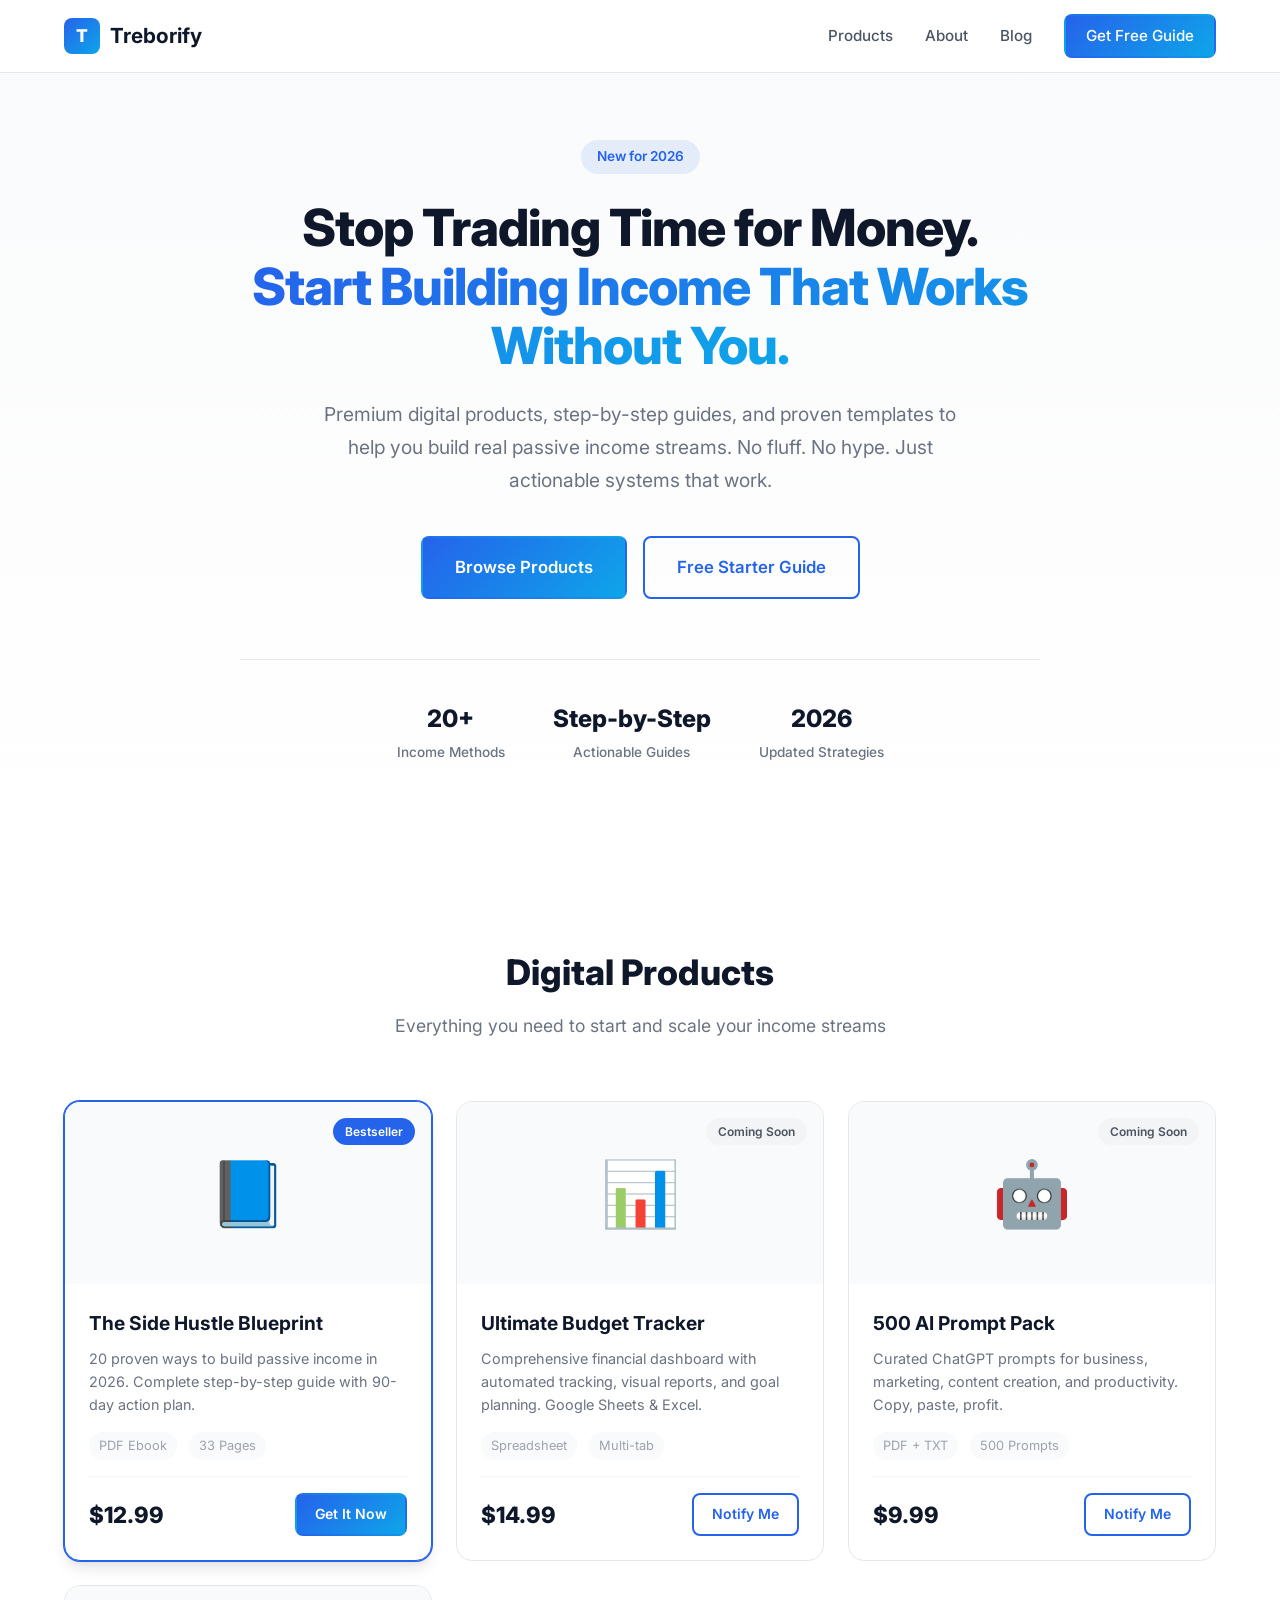
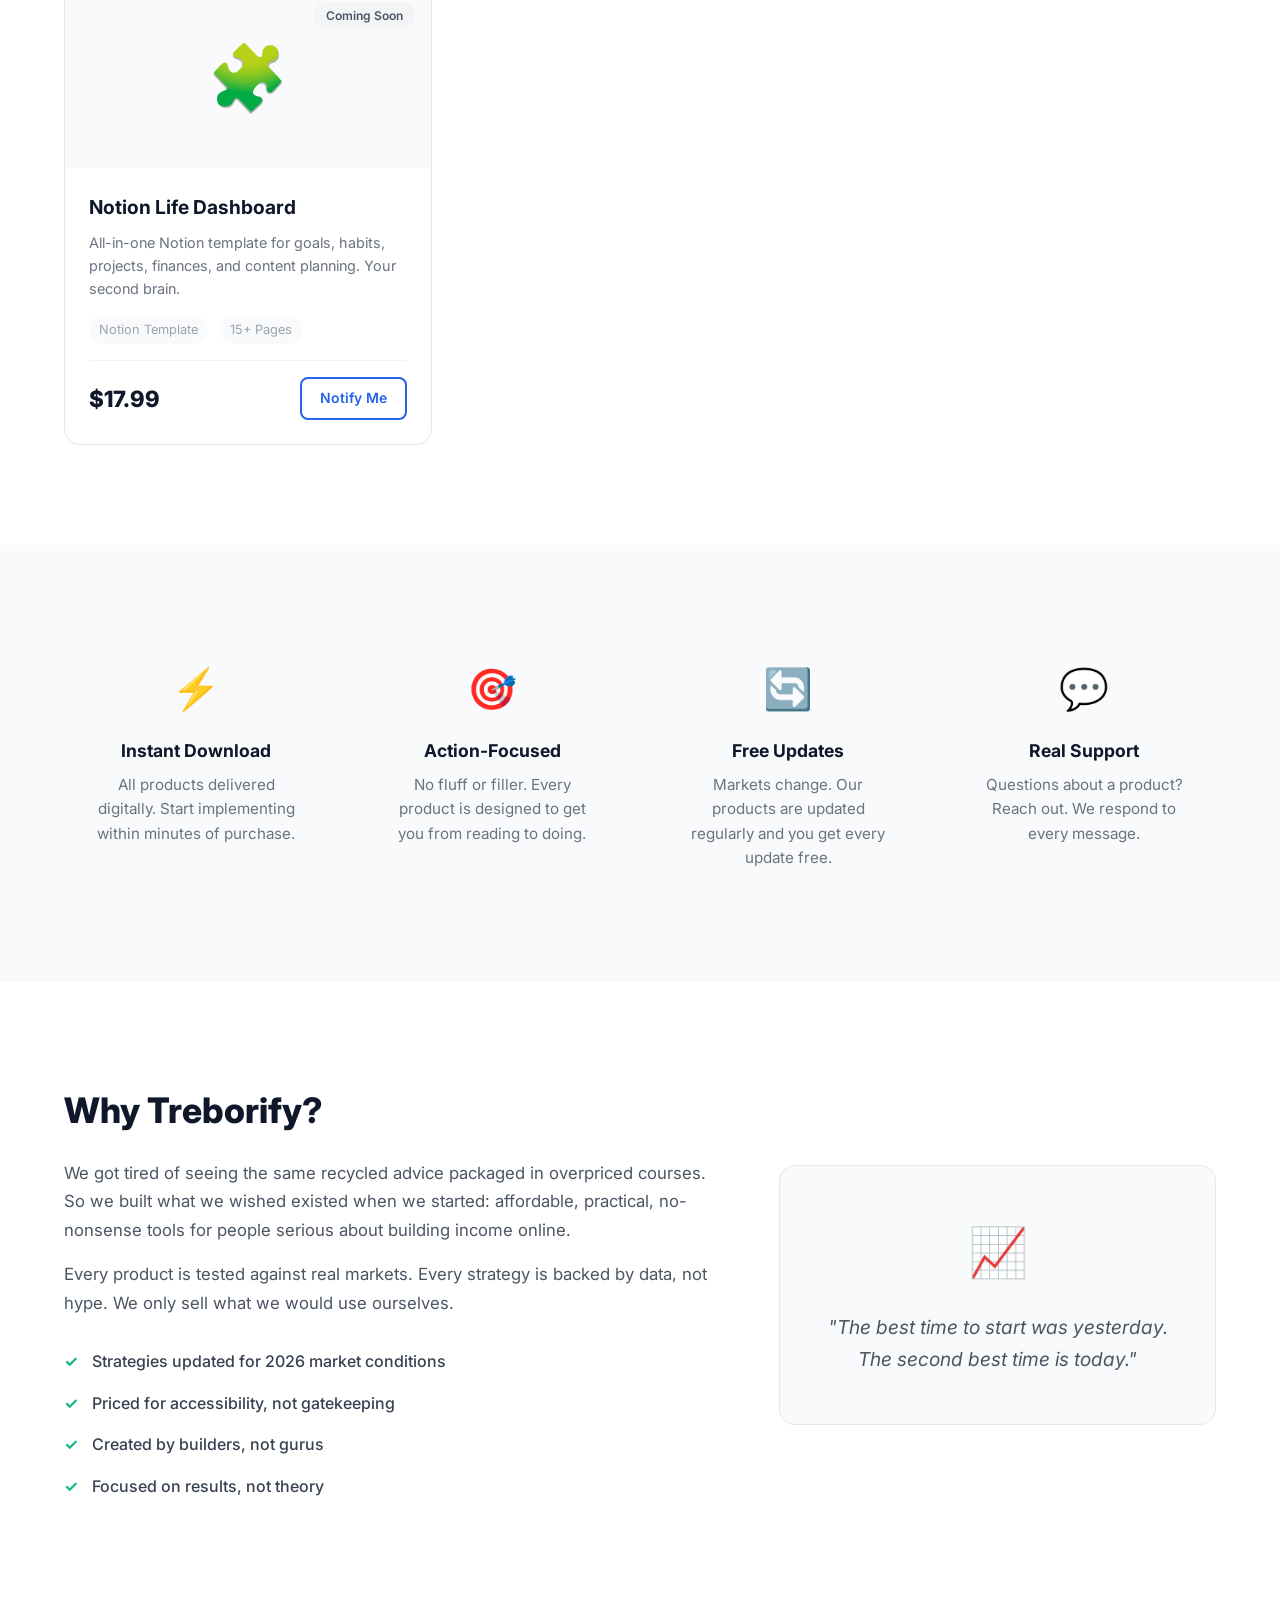
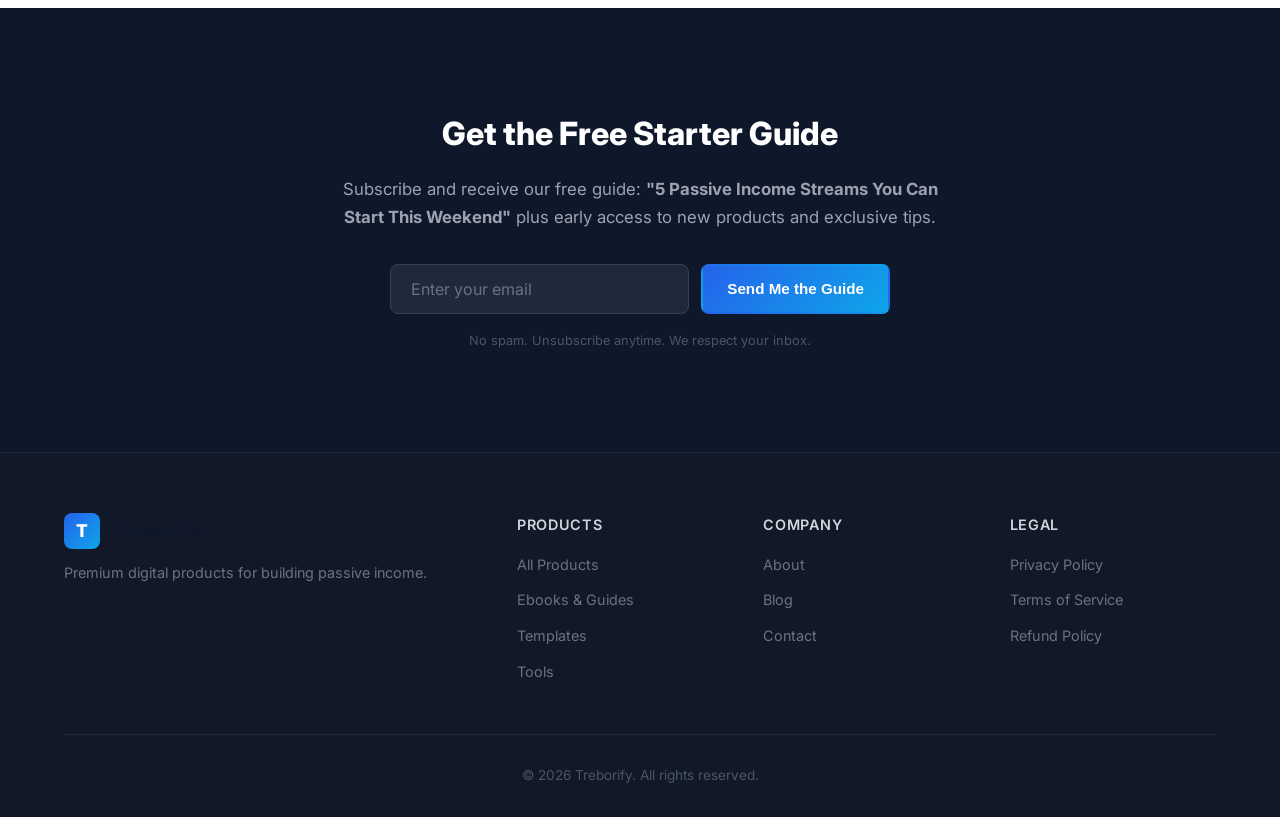
==== index.html @ 5bc8763f "Initial launch: Treborify website" ====
<!DOCTYPE html>
<html lang="en">
<head>
    <meta charset="UTF-8">
    <meta name="viewport" content="width=device-width, initial-scale=1.0">
    <title>Treborify - Digital Products, Guides & Tools for Building Passive Income</title>
    <meta name="description" content="Treborify offers premium digital products, ebooks, templates, and tools to help you build passive income streams and achieve financial freedom.">
    <meta name="keywords" content="passive income, side hustle, digital products, ebooks, templates, make money online, financial freedom">
    <meta property="og:title" content="Treborify - Build Your Passive Income">
    <meta property="og:description" content="Premium digital products, guides, and tools for building real passive income streams.">
    <meta property="og:type" content="website">
    <meta property="og:url" content="https://www.treborify.com">
    <link rel="canonical" href="https://www.treborify.com">
    <link rel="preconnect" href="https://fonts.googleapis.com">
    <link rel="preconnect" href="https://fonts.gstatic.com" crossorigin>
    <link href="https://fonts.googleapis.com/css2?family=Inter:wght@300;400;500;600;700;800&display=swap" rel="stylesheet">
    <link rel="stylesheet" href="css/style.css">
</head>
<body>
    <!-- Navigation -->
    <nav class="navbar" id="navbar">
        <div class="container nav-container">
            <a href="/" class="logo">
                <span class="logo-icon">T</span>
                <span class="logo-text">Treborify</span>
            </a>
            <button class="nav-toggle" id="navToggle" aria-label="Toggle navigation">
                <span></span>
                <span></span>
                <span></span>
            </button>
            <ul class="nav-links" id="navLinks">
                <li><a href="#products">Products</a></li>
                <li><a href="#about">About</a></li>
                <li><a href="/blog/">Blog</a></li>
                <li><a href="#newsletter" class="btn btn-nav">Get Free Guide</a></li>
            </ul>
        </div>
    </nav>

    <!-- Hero Section -->
    <section class="hero">
        <div class="container">
            <div class="hero-content">
                <div class="hero-badge">New for 2026</div>
                <h1>Stop Trading Time for Money.<br><span class="gradient-text">Start Building Income That Works Without You.</span></h1>
                <p class="hero-subtitle">Premium digital products, step-by-step guides, and proven templates to help you build real passive income streams. No fluff. No hype. Just actionable systems that work.</p>
                <div class="hero-cta">
                    <a href="#products" class="btn btn-primary btn-lg">Browse Products</a>
                    <a href="#newsletter" class="btn btn-outline btn-lg">Free Starter Guide</a>
                </div>
                <div class="hero-stats">
                    <div class="stat">
                        <span class="stat-number">20+</span>
                        <span class="stat-label">Income Methods</span>
                    </div>
                    <div class="stat">
                        <span class="stat-number">Step-by-Step</span>
                        <span class="stat-label">Actionable Guides</span>
                    </div>
                    <div class="stat">
                        <span class="stat-number">2026</span>
                        <span class="stat-label">Updated Strategies</span>
                    </div>
                </div>
            </div>
        </div>
    </section>

    <!-- Products Section -->
    <section class="products" id="products">
        <div class="container">
            <div class="section-header">
                <h2>Digital Products</h2>
                <p>Everything you need to start and scale your income streams</p>
            </div>
            <div class="product-grid">
                <!-- Product 1: Side Hustle Blueprint -->
                <div class="product-card featured">
                    <div class="product-badge">Bestseller</div>
                    <div class="product-image">
                        <div class="product-icon">📘</div>
                    </div>
                    <div class="product-info">
                        <h3>The Side Hustle Blueprint</h3>
                        <p>20 proven ways to build passive income in 2026. Complete step-by-step guide with 90-day action plan.</p>
                        <div class="product-meta">
                            <span class="product-format">PDF Ebook</span>
                            <span class="product-pages">33 Pages</span>
                        </div>
                        <div class="product-pricing">
                            <span class="price">$12.99</span>
                            <a href="#" class="btn btn-primary btn-sm" data-product="side-hustle-blueprint">Get It Now</a>
                        </div>
                    </div>
                </div>

                <!-- Product 2: Placeholder -->
                <div class="product-card coming-soon">
                    <div class="product-badge">Coming Soon</div>
                    <div class="product-image">
                        <div class="product-icon">📊</div>
                    </div>
                    <div class="product-info">
                        <h3>Ultimate Budget Tracker</h3>
                        <p>Comprehensive financial dashboard with automated tracking, visual reports, and goal planning. Google Sheets & Excel.</p>
                        <div class="product-meta">
                            <span class="product-format">Spreadsheet</span>
                            <span class="product-pages">Multi-tab</span>
                        </div>
                        <div class="product-pricing">
                            <span class="price">$14.99</span>
                            <a href="#newsletter" class="btn btn-outline btn-sm">Notify Me</a>
                        </div>
                    </div>
                </div>

                <!-- Product 3: Placeholder -->
                <div class="product-card coming-soon">
                    <div class="product-badge">Coming Soon</div>
                    <div class="product-image">
                        <div class="product-icon">🤖</div>
                    </div>
                    <div class="product-info">
                        <h3>500 AI Prompt Pack</h3>
                        <p>Curated ChatGPT prompts for business, marketing, content creation, and productivity. Copy, paste, profit.</p>
                        <div class="product-meta">
                            <span class="product-format">PDF + TXT</span>
                            <span class="product-pages">500 Prompts</span>
                        </div>
                        <div class="product-pricing">
                            <span class="price">$9.99</span>
                            <a href="#newsletter" class="btn btn-outline btn-sm">Notify Me</a>
                        </div>
                    </div>
                </div>

                <!-- Product 4: Placeholder -->
                <div class="product-card coming-soon">
                    <div class="product-badge">Coming Soon</div>
                    <div class="product-image">
                        <div class="product-icon">🧩</div>
                    </div>
                    <div class="product-info">
                        <h3>Notion Life Dashboard</h3>
                        <p>All-in-one Notion template for goals, habits, projects, finances, and content planning. Your second brain.</p>
                        <div class="product-meta">
                            <span class="product-format">Notion Template</span>
                            <span class="product-pages">15+ Pages</span>
                        </div>
                        <div class="product-pricing">
                            <span class="price">$17.99</span>
                            <a href="#newsletter" class="btn btn-outline btn-sm">Notify Me</a>
                        </div>
                    </div>
                </div>
            </div>
        </div>
    </section>

    <!-- Value Props -->
    <section class="value-props">
        <div class="container">
            <div class="props-grid">
                <div class="prop">
                    <div class="prop-icon">⚡</div>
                    <h3>Instant Download</h3>
                    <p>All products delivered digitally. Start implementing within minutes of purchase.</p>
                </div>
                <div class="prop">
                    <div class="prop-icon">🎯</div>
                    <h3>Action-Focused</h3>
                    <p>No fluff or filler. Every product is designed to get you from reading to doing.</p>
                </div>
                <div class="prop">
                    <div class="prop-icon">🔄</div>
                    <h3>Free Updates</h3>
                    <p>Markets change. Our products are updated regularly and you get every update free.</p>
                </div>
                <div class="prop">
                    <div class="prop-icon">💬</div>
                    <h3>Real Support</h3>
                    <p>Questions about a product? Reach out. We respond to every message.</p>
                </div>
            </div>
        </div>
    </section>

    <!-- About Section -->
    <section class="about" id="about">
        <div class="container">
            <div class="about-content">
                <div class="about-text">
                    <h2>Why Treborify?</h2>
                    <p>We got tired of seeing the same recycled advice packaged in overpriced courses. So we built what we wished existed when we started: affordable, practical, no-nonsense tools for people serious about building income online.</p>
                    <p>Every product is tested against real markets. Every strategy is backed by data, not hype. We only sell what we would use ourselves.</p>
                    <ul class="about-list">
                        <li>Strategies updated for 2026 market conditions</li>
                        <li>Priced for accessibility, not gatekeeping</li>
                        <li>Created by builders, not gurus</li>
                        <li>Focused on results, not theory</li>
                    </ul>
                </div>
                <div class="about-visual">
                    <div class="about-card">
                        <div class="about-card-icon">📈</div>
                        <p>"The best time to start was yesterday. The second best time is today."</p>
                    </div>
                </div>
            </div>
        </div>
    </section>

    <!-- Newsletter Section -->
    <section class="newsletter" id="newsletter">
        <div class="container">
            <div class="newsletter-content">
                <h2>Get the Free Starter Guide</h2>
                <p>Subscribe and receive our free guide: <strong>"5 Passive Income Streams You Can Start This Weekend"</strong> plus early access to new products and exclusive tips.</p>
                <form class="newsletter-form" id="newsletterForm">
                    <input type="email" placeholder="Enter your email" required aria-label="Email address">
                    <button type="submit" class="btn btn-primary">Send Me the Guide</button>
                </form>
                <p class="newsletter-disclaimer">No spam. Unsubscribe anytime. We respect your inbox.</p>
            </div>
        </div>
    </section>

    <!-- Footer -->
    <footer class="footer">
        <div class="container">
            <div class="footer-grid">
                <div class="footer-brand">
                    <a href="/" class="logo">
                        <span class="logo-icon">T</span>
                        <span class="logo-text">Treborify</span>
                    </a>
                    <p>Premium digital products for building passive income.</p>
                </div>
                <div class="footer-links">
                    <h4>Products</h4>
                    <ul>
                        <li><a href="#products">All Products</a></li>
                        <li><a href="#">Ebooks & Guides</a></li>
                        <li><a href="#">Templates</a></li>
                        <li><a href="#">Tools</a></li>
                    </ul>
                </div>
                <div class="footer-links">
                    <h4>Company</h4>
                    <ul>
                        <li><a href="#about">About</a></li>
                        <li><a href="/blog/">Blog</a></li>
                        <li><a href="mailto:contact@treborify.com">Contact</a></li>
                    </ul>
                </div>
                <div class="footer-links">
                    <h4>Legal</h4>
                    <ul>
                        <li><a href="/privacy.html">Privacy Policy</a></li>
                        <li><a href="/terms.html">Terms of Service</a></li>
                        <li><a href="/refund.html">Refund Policy</a></li>
                    </ul>
                </div>
            </div>
            <div class="footer-bottom">
                <p>&copy; 2026 Treborify. All rights reserved.</p>
            </div>
        </div>
    </footer>

    <script src="js/main.js"></script>
</body>
</html>
---- css/style.css ----
/* ========================================
   Treborify - Main Stylesheet
   ======================================== */

/* --- Reset & Base --- */
*, *::before, *::after {
    margin: 0;
    padding: 0;
    box-sizing: border-box;
}

:root {
    --primary: #2563eb;
    --primary-dark: #1d4ed8;
    --primary-light: #3b82f6;
    --accent: #0ea5e9;
    --dark: #0f172a;
    --dark-soft: #1e293b;
    --gray-900: #111827;
    --gray-800: #1f2937;
    --gray-700: #374151;
    --gray-600: #4b5563;
    --gray-500: #6b7280;
    --gray-400: #9ca3af;
    --gray-300: #d1d5db;
    --gray-200: #e5e7eb;
    --gray-100: #f3f4f6;
    --gray-50: #f9fafb;
    --white: #ffffff;
    --success: #10b981;
    --warning: #f59e0b;
    --gradient: linear-gradient(135deg, var(--primary) 0%, var(--accent) 100%);
    --shadow-sm: 0 1px 2px rgba(0,0,0,0.05);
    --shadow: 0 4px 6px -1px rgba(0,0,0,0.1), 0 2px 4px -2px rgba(0,0,0,0.1);
    --shadow-lg: 0 10px 15px -3px rgba(0,0,0,0.1), 0 4px 6px -4px rgba(0,0,0,0.1);
    --shadow-xl: 0 20px 25px -5px rgba(0,0,0,0.1), 0 8px 10px -6px rgba(0,0,0,0.1);
    --radius: 8px;
    --radius-lg: 12px;
    --radius-xl: 16px;
    --transition: all 0.3s ease;
}

html {
    scroll-behavior: smooth;
    font-size: 16px;
}

body {
    font-family: 'Inter', -apple-system, BlinkMacSystemFont, 'Segoe UI', sans-serif;
    color: var(--gray-700);
    background: var(--white);
    line-height: 1.6;
    -webkit-font-smoothing: antialiased;
}

.container {
    max-width: 1200px;
    margin: 0 auto;
    padding: 0 24px;
}

a {
    color: var(--primary);
    text-decoration: none;
    transition: var(--transition);
}

a:hover {
    color: var(--primary-dark);
}

img {
    max-width: 100%;
    height: auto;
}

/* --- Buttons --- */
.btn {
    display: inline-flex;
    align-items: center;
    justify-content: center;
    padding: 12px 24px;
    border-radius: var(--radius);
    font-weight: 600;
    font-size: 0.95rem;
    cursor: pointer;
    border: 2px solid transparent;
    transition: var(--transition);
    text-decoration: none;
    gap: 8px;
}

.btn-primary {
    background: var(--gradient);
    color: var(--white);
    border-color: transparent;
}

.btn-primary:hover {
    transform: translateY(-2px);
    box-shadow: 0 8px 25px rgba(37, 99, 235, 0.35);
    color: var(--white);
}

.btn-outline {
    background: transparent;
    color: var(--primary);
    border-color: var(--primary);
}

.btn-outline:hover {
    background: var(--primary);
    color: var(--white);
    transform: translateY(-2px);
}

.btn-sm {
    padding: 8px 18px;
    font-size: 0.875rem;
}

.btn-lg {
    padding: 16px 32px;
    font-size: 1.05rem;
}

.btn-nav {
    padding: 8px 20px;
    font-size: 0.875rem;
    background: var(--gradient);
    color: var(--white) !important;
    border-radius: var(--radius);
}

.btn-nav:hover {
    transform: translateY(-1px);
    box-shadow: 0 4px 15px rgba(37, 99, 235, 0.3);
    color: var(--white) !important;
}

/* --- Navigation --- */
.navbar {
    position: fixed;
    top: 0;
    left: 0;
    right: 0;
    z-index: 1000;
    background: rgba(255, 255, 255, 0.95);
    backdrop-filter: blur(20px);
    border-bottom: 1px solid var(--gray-200);
    transition: var(--transition);
}

.navbar.scrolled {
    box-shadow: var(--shadow);
}

.nav-container {
    display: flex;
    align-items: center;
    justify-content: space-between;
    height: 72px;
}

.logo {
    display: flex;
    align-items: center;
    gap: 10px;
    text-decoration: none;
}

.logo-icon {
    width: 36px;
    height: 36px;
    background: var(--gradient);
    color: var(--white);
    border-radius: var(--radius);
    display: flex;
    align-items: center;
    justify-content: center;
    font-weight: 800;
    font-size: 1.1rem;
}

.logo-text {
    font-weight: 700;
    font-size: 1.3rem;
    color: var(--dark);
}

.nav-links {
    display: flex;
    align-items: center;
    gap: 32px;
    list-style: none;
}

.nav-links a {
    color: var(--gray-600);
    font-weight: 500;
    font-size: 0.95rem;
    transition: var(--transition);
}

.nav-links a:hover {
    color: var(--primary);
}

.nav-toggle {
    display: none;
    flex-direction: column;
    gap: 5px;
    background: none;
    border: none;
    cursor: pointer;
    padding: 5px;
}

.nav-toggle span {
    width: 24px;
    height: 2px;
    background: var(--dark);
    border-radius: 2px;
    transition: var(--transition);
}

/* --- Hero --- */
.hero {
    padding: 140px 0 80px;
    background: linear-gradient(180deg, var(--gray-50) 0%, var(--white) 100%);
}

.hero-content {
    max-width: 800px;
    margin: 0 auto;
    text-align: center;
}

.hero-badge {
    display: inline-block;
    padding: 6px 16px;
    background: rgba(37, 99, 235, 0.1);
    color: var(--primary);
    border-radius: 50px;
    font-size: 0.85rem;
    font-weight: 600;
    margin-bottom: 24px;
}

.hero h1 {
    font-size: 3.2rem;
    font-weight: 800;
    line-height: 1.15;
    color: var(--dark);
    margin-bottom: 24px;
    letter-spacing: -0.02em;
}

.gradient-text {
    background: var(--gradient);
    -webkit-background-clip: text;
    -webkit-text-fill-color: transparent;
    background-clip: text;
}

.hero-subtitle {
    font-size: 1.2rem;
    color: var(--gray-500);
    line-height: 1.7;
    margin-bottom: 40px;
    max-width: 650px;
    margin-left: auto;
    margin-right: auto;
}

.hero-cta {
    display: flex;
    gap: 16px;
    justify-content: center;
    margin-bottom: 60px;
    flex-wrap: wrap;
}

.hero-stats {
    display: flex;
    gap: 48px;
    justify-content: center;
    padding-top: 40px;
    border-top: 1px solid var(--gray-200);
}

.stat {
    text-align: center;
}

.stat-number {
    display: block;
    font-size: 1.5rem;
    font-weight: 800;
    color: var(--dark);
}

.stat-label {
    font-size: 0.85rem;
    color: var(--gray-500);
    font-weight: 500;
}

/* --- Products --- */
.products {
    padding: 100px 0;
}

.section-header {
    text-align: center;
    margin-bottom: 60px;
}

.section-header h2 {
    font-size: 2.2rem;
    font-weight: 800;
    color: var(--dark);
    margin-bottom: 12px;
}

.section-header p {
    font-size: 1.1rem;
    color: var(--gray-500);
}

.product-grid {
    display: grid;
    grid-template-columns: repeat(auto-fit, minmax(280px, 1fr));
    gap: 24px;
}

.product-card {
    background: var(--white);
    border: 1px solid var(--gray-200);
    border-radius: var(--radius-xl);
    overflow: hidden;
    transition: var(--transition);
    position: relative;
}

.product-card:hover {
    transform: translateY(-4px);
    box-shadow: var(--shadow-xl);
    border-color: var(--gray-300);
}

.product-card.featured {
    border-color: var(--primary);
    box-shadow: 0 0 0 1px var(--primary), var(--shadow-lg);
}

.product-card.featured:hover {
    box-shadow: 0 0 0 1px var(--primary), var(--shadow-xl);
}

.product-badge {
    position: absolute;
    top: 16px;
    right: 16px;
    padding: 4px 12px;
    border-radius: 50px;
    font-size: 0.75rem;
    font-weight: 600;
    z-index: 1;
}

.featured .product-badge {
    background: var(--primary);
    color: var(--white);
}

.coming-soon .product-badge {
    background: var(--gray-100);
    color: var(--gray-600);
}

.product-image {
    padding: 40px;
    background: var(--gray-50);
    display: flex;
    align-items: center;
    justify-content: center;
}

.product-icon {
    font-size: 4rem;
}

.product-info {
    padding: 24px;
}

.product-info h3 {
    font-size: 1.2rem;
    font-weight: 700;
    color: var(--dark);
    margin-bottom: 8px;
}

.product-info p {
    font-size: 0.9rem;
    color: var(--gray-500);
    line-height: 1.6;
    margin-bottom: 16px;
}

.product-meta {
    display: flex;
    gap: 12px;
    margin-bottom: 16px;
}

.product-meta span {
    font-size: 0.8rem;
    color: var(--gray-400);
    background: var(--gray-50);
    padding: 4px 10px;
    border-radius: 50px;
}

.product-pricing {
    display: flex;
    align-items: center;
    justify-content: space-between;
    padding-top: 16px;
    border-top: 1px solid var(--gray-100);
}

.price {
    font-size: 1.4rem;
    font-weight: 800;
    color: var(--dark);
}

/* --- Value Props --- */
.value-props {
    padding: 80px 0;
    background: var(--gray-50);
}

.props-grid {
    display: grid;
    grid-template-columns: repeat(auto-fit, minmax(240px, 1fr));
    gap: 32px;
}

.prop {
    text-align: center;
    padding: 32px 24px;
}

.prop-icon {
    font-size: 2.5rem;
    margin-bottom: 16px;
}

.prop h3 {
    font-size: 1.1rem;
    font-weight: 700;
    color: var(--dark);
    margin-bottom: 8px;
}

.prop p {
    font-size: 0.95rem;
    color: var(--gray-500);
    line-height: 1.6;
}

/* --- About --- */
.about {
    padding: 100px 0;
}

.about-content {
    display: grid;
    grid-template-columns: 1.5fr 1fr;
    gap: 60px;
    align-items: center;
}

.about-text h2 {
    font-size: 2.2rem;
    font-weight: 800;
    color: var(--dark);
    margin-bottom: 20px;
}

.about-text p {
    font-size: 1.05rem;
    color: var(--gray-600);
    line-height: 1.7;
    margin-bottom: 16px;
}

.about-list {
    list-style: none;
    margin-top: 24px;
}

.about-list li {
    padding: 8px 0;
    padding-left: 28px;
    position: relative;
    font-weight: 500;
    color: var(--gray-700);
}

.about-list li::before {
    content: "✓";
    position: absolute;
    left: 0;
    color: var(--success);
    font-weight: 700;
}

.about-card {
    background: var(--gray-50);
    border-radius: var(--radius-xl);
    padding: 48px 36px;
    text-align: center;
    border: 1px solid var(--gray-200);
}

.about-card-icon {
    font-size: 3rem;
    margin-bottom: 20px;
}

.about-card p {
    font-size: 1.2rem;
    font-style: italic;
    color: var(--gray-600);
    line-height: 1.7;
}

/* --- Newsletter --- */
.newsletter {
    padding: 100px 0;
    background: var(--dark);
}

.newsletter-content {
    max-width: 600px;
    margin: 0 auto;
    text-align: center;
}

.newsletter h2 {
    font-size: 2rem;
    font-weight: 800;
    color: var(--white);
    margin-bottom: 16px;
}

.newsletter p {
    color: var(--gray-400);
    font-size: 1.05rem;
    line-height: 1.7;
    margin-bottom: 32px;
}

.newsletter-form {
    display: flex;
    gap: 12px;
    max-width: 500px;
    margin: 0 auto 16px;
}

.newsletter-form input {
    flex: 1;
    padding: 14px 20px;
    border: 1px solid var(--gray-700);
    border-radius: var(--radius);
    background: var(--dark-soft);
    color: var(--white);
    font-size: 1rem;
    font-family: inherit;
    outline: none;
    transition: var(--transition);
}

.newsletter-form input::placeholder {
    color: var(--gray-500);
}

.newsletter-form input:focus {
    border-color: var(--primary);
    box-shadow: 0 0 0 3px rgba(37, 99, 235, 0.2);
}

.newsletter-disclaimer {
    font-size: 0.8rem !important;
    color: var(--gray-600) !important;
    margin-bottom: 0 !important;
}

/* --- Footer --- */
.footer {
    padding: 60px 0 30px;
    background: var(--gray-900);
    border-top: 1px solid var(--gray-800);
}

.footer-grid {
    display: grid;
    grid-template-columns: 2fr 1fr 1fr 1fr;
    gap: 40px;
    margin-bottom: 40px;
}

.footer-brand p {
    color: var(--gray-500);
    margin-top: 12px;
    font-size: 0.9rem;
}

.footer-links h4 {
    color: var(--gray-300);
    font-size: 0.9rem;
    font-weight: 600;
    margin-bottom: 16px;
    text-transform: uppercase;
    letter-spacing: 0.05em;
}

.footer-links ul {
    list-style: none;
}

.footer-links li {
    margin-bottom: 10px;
}

.footer-links a {
    color: var(--gray-500);
    font-size: 0.9rem;
    transition: var(--transition);
}

.footer-links a:hover {
    color: var(--white);
}

.footer-bottom {
    padding-top: 30px;
    border-top: 1px solid var(--gray-800);
    text-align: center;
}

.footer-bottom p {
    color: var(--gray-600);
    font-size: 0.85rem;
}

/* --- Responsive --- */
@media (max-width: 768px) {
    .hero {
        padding: 120px 0 60px;
    }

    .hero h1 {
        font-size: 2rem;
    }

    .hero-subtitle {
        font-size: 1rem;
    }

    .hero-stats {
        flex-direction: column;
        gap: 20px;
    }

    .hero-cta {
        flex-direction: column;
        align-items: center;
    }

    .nav-toggle {
        display: flex;
    }

    .nav-links {
        position: fixed;
        top: 72px;
        left: 0;
        right: 0;
        background: var(--white);
        flex-direction: column;
        padding: 24px;
        gap: 16px;
        border-bottom: 1px solid var(--gray-200);
        display: none;
        box-shadow: var(--shadow-lg);
    }

    .nav-links.active {
        display: flex;
    }

    .about-content {
        grid-template-columns: 1fr;
    }

    .about-visual {
        order: -1;
    }

    .footer-grid {
        grid-template-columns: 1fr 1fr;
        gap: 30px;
    }

    .footer-brand {
        grid-column: 1 / -1;
    }

    .newsletter-form {
        flex-direction: column;
    }

    .product-grid {
        grid-template-columns: 1fr;
    }

    .section-header h2 {
        font-size: 1.8rem;
    }
}

@media (max-width: 480px) {
    .hero h1 {
        font-size: 1.7rem;
    }

    .container {
        padding: 0 16px;
    }

    .footer-grid {
        grid-template-columns: 1fr;
    }
}
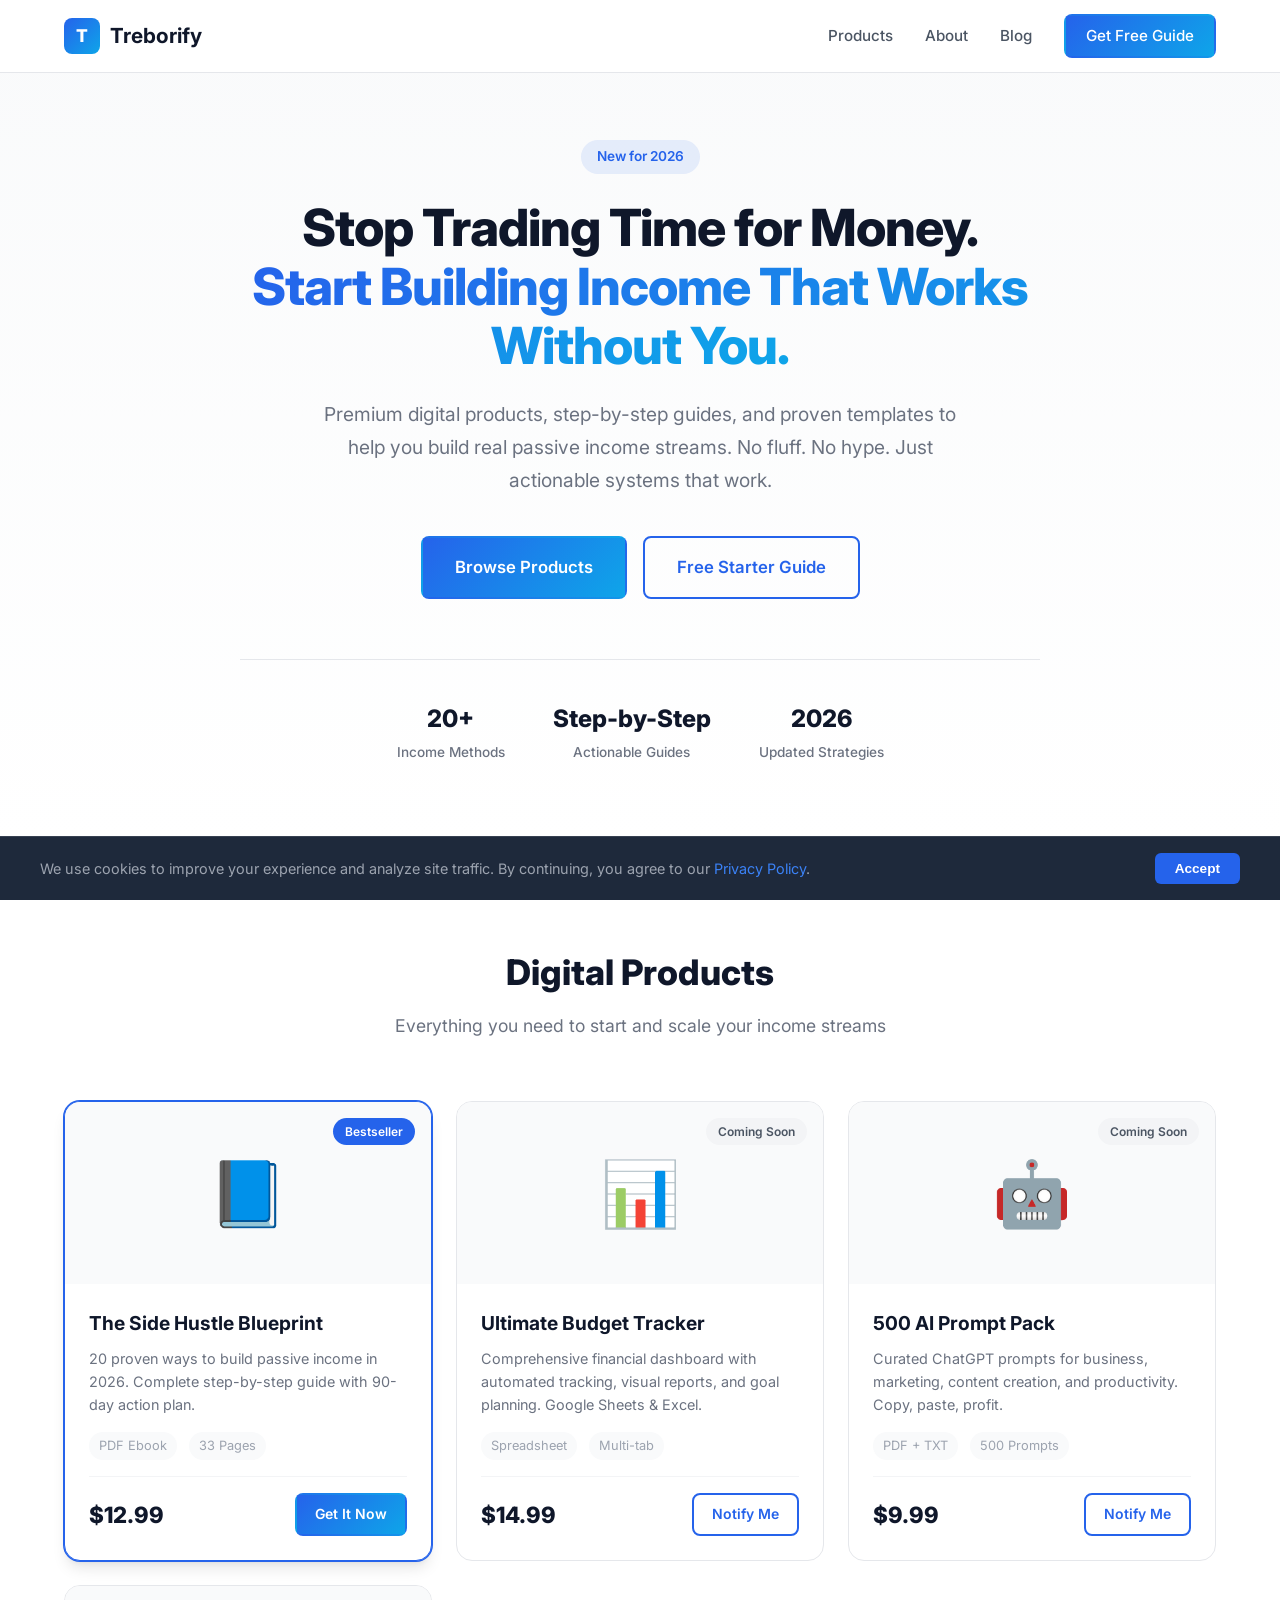
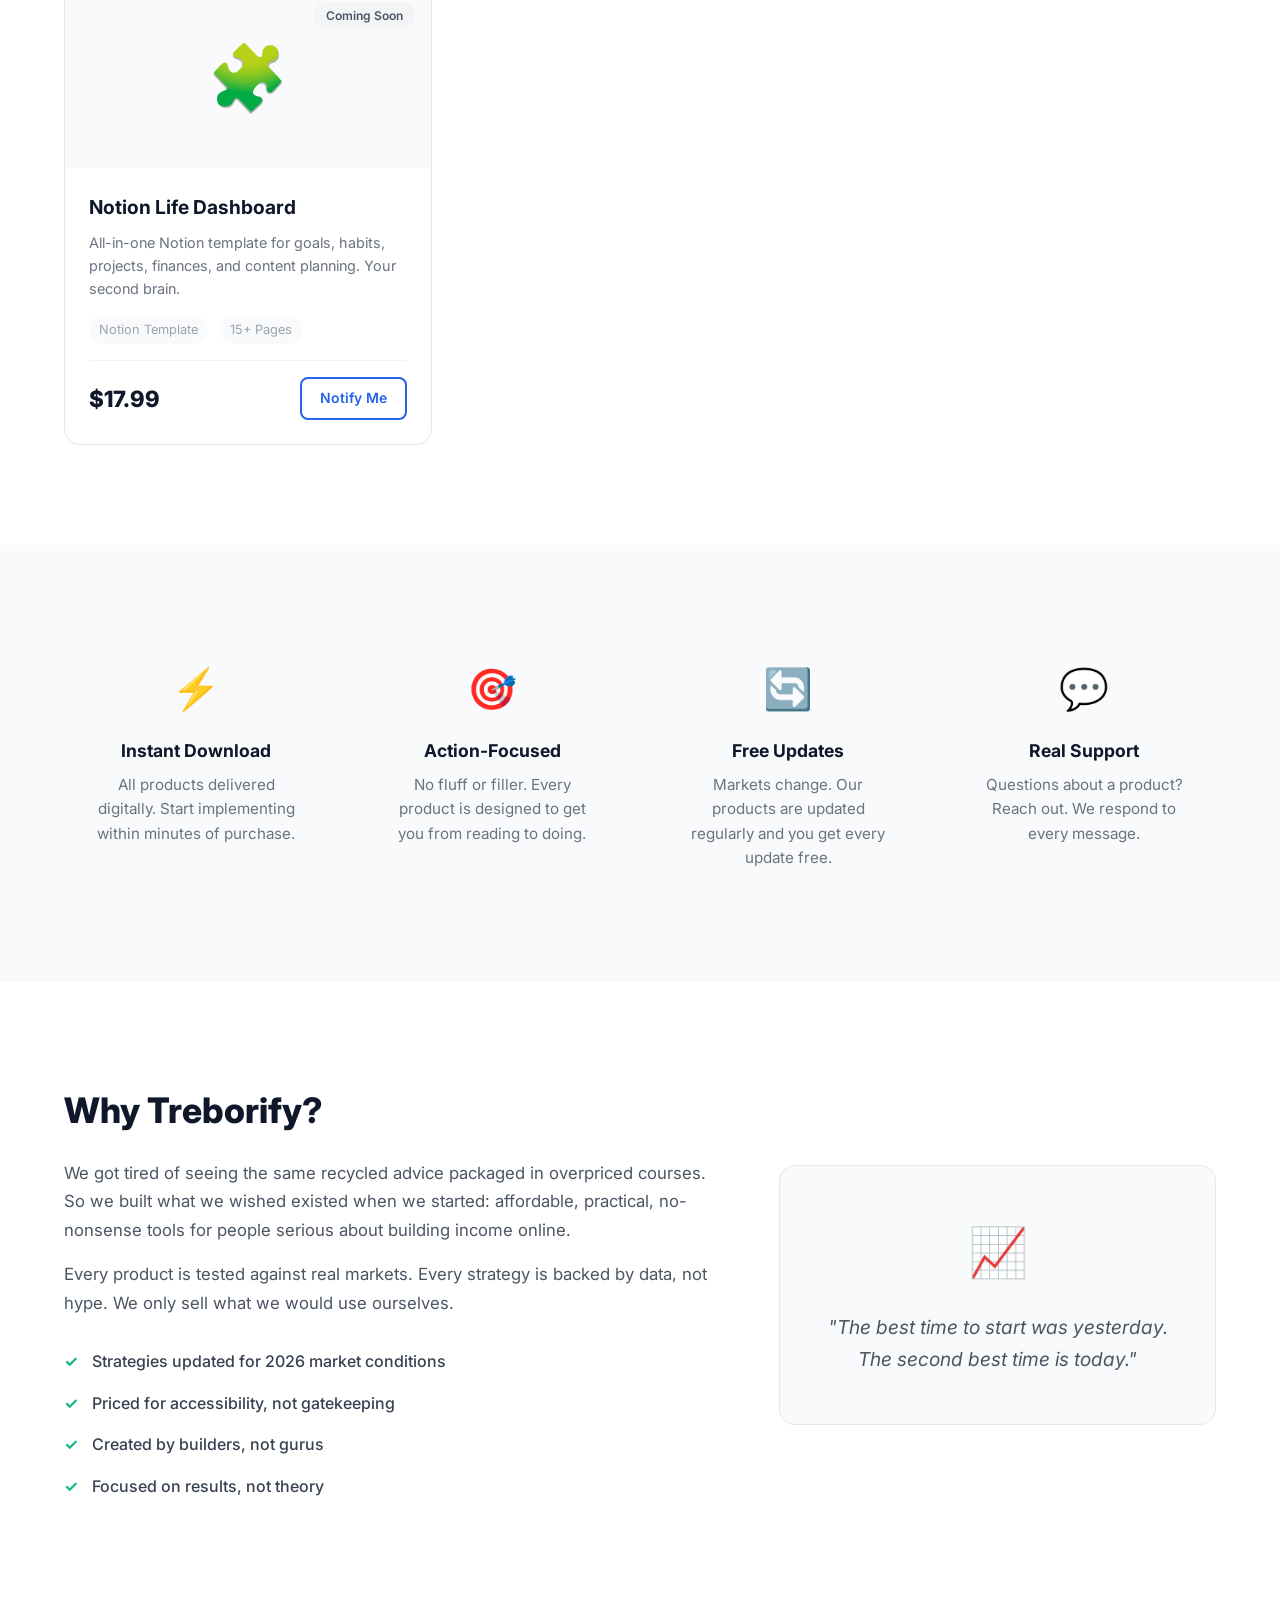
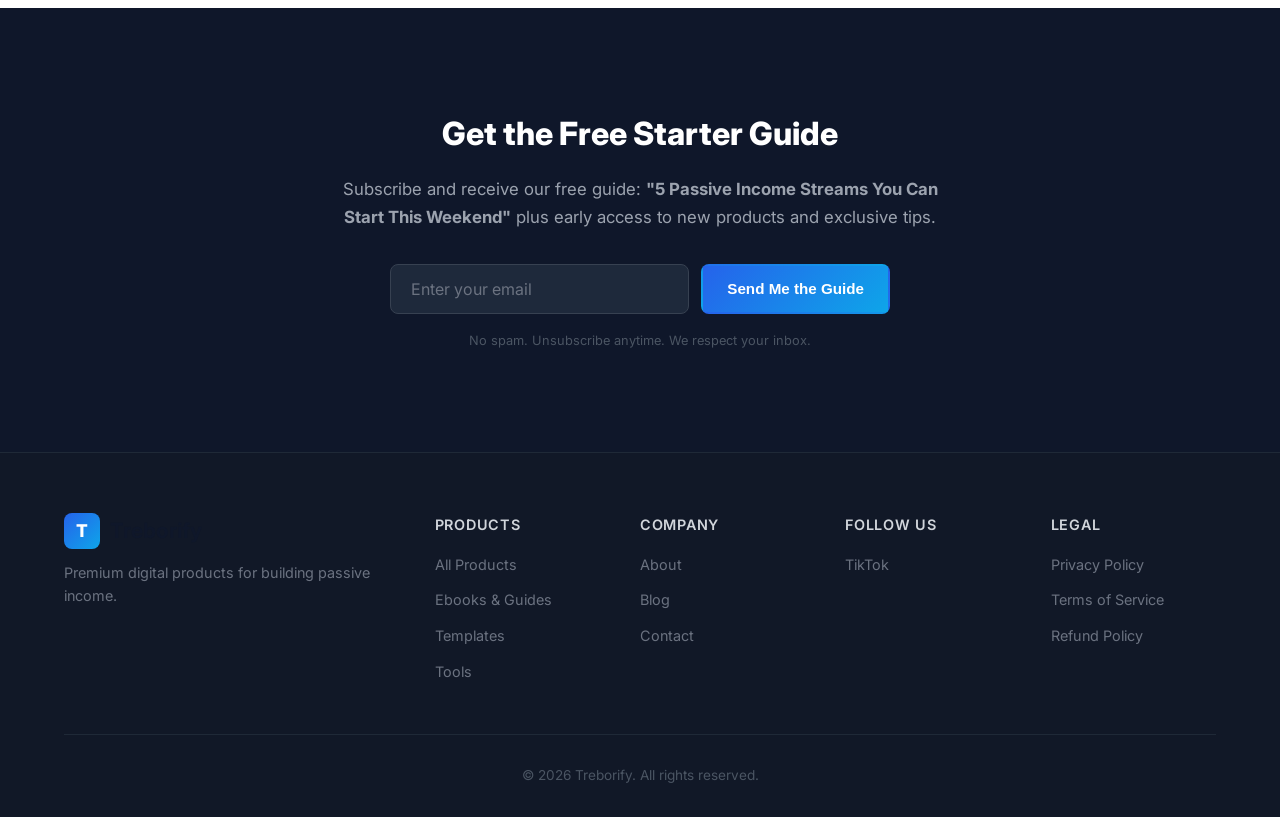
==== commit 30c207a3: "Add favicon, 404 page, sitemap, robots.txt, cookie consent, social links, analytics placeholder" ====
--- a/index.html
+++ b/index.html
@@ -11,6 +11,7 @@
     <meta property="og:type" content="website">
     <meta property="og:url" content="https://www.treborify.com">
     <link rel="canonical" href="https://www.treborify.com">
+    <link rel="icon" type="image/svg+xml" href="/favicon.svg">
     <link rel="preconnect" href="https://fonts.googleapis.com">
     <link rel="preconnect" href="https://fonts.gstatic.com" crossorigin>
     <link href="https://fonts.googleapis.com/css2?family=Inter:wght@300;400;500;600;700;800&display=swap" rel="stylesheet">
@@ -255,6 +256,12 @@
                     </ul>
                 </div>
                 <div class="footer-links">
+                    <h4>Follow Us</h4>
+                    <ul>
+                        <li><a href="https://www.tiktok.com/@treborify" target="_blank" rel="noopener">TikTok</a></li>
+                    </ul>
+                </div>
+                <div class="footer-links">
                     <h4>Legal</h4>
                     <ul>
                         <li><a href="/privacy.html">Privacy Policy</a></li>
@@ -269,6 +276,30 @@
         </div>
     </footer>
 
+    <!-- Cookie Consent Banner -->
+    <div id="cookieBanner" style="display:none; position:fixed; bottom:0; left:0; right:0; background:#1e293b; padding:16px 24px; z-index:9999; border-top:1px solid #374151;">
+        <div style="max-width:1200px; margin:0 auto; display:flex; align-items:center; justify-content:space-between; flex-wrap:wrap; gap:12px;">
+            <p style="color:#9ca3af; font-size:0.9rem; margin:0; flex:1;">We use cookies to improve your experience and analyze site traffic. By continuing, you agree to our <a href="/privacy.html" style="color:#3b82f6;">Privacy Policy</a>.</p>
+            <button onclick="acceptCookies()" style="background:#2563eb; color:white; border:none; padding:8px 20px; border-radius:6px; font-weight:600; cursor:pointer; font-size:0.85rem;">Accept</button>
+        </div>
+    </div>
+
     <script src="js/main.js"></script>
+    <script>
+        // Cookie consent
+        function acceptCookies() {
+            localStorage.setItem('cookieConsent', 'true');
+            document.getElementById('cookieBanner').style.display = 'none';
+        }
+        if (!localStorage.getItem('cookieConsent')) {
+            document.getElementById('cookieBanner').style.display = 'block';
+        }
+
+        // Google Analytics placeholder - replace GA_MEASUREMENT_ID with your actual ID
+        // window.dataLayer = window.dataLayer || [];
+        // function gtag(){dataLayer.push(arguments);}
+        // gtag('js', new Date());
+        // gtag('config', 'GA_MEASUREMENT_ID');
+    </script>
 </body>
 </html>
--- a/css/style.css
+++ b/css/style.css
@@ -609,7 +609,7 @@
 
 .footer-grid {
     display: grid;
-    grid-template-columns: 2fr 1fr 1fr 1fr;
+    grid-template-columns: 2fr 1fr 1fr 1fr 1fr;
     gap: 40px;
     margin-bottom: 40px;
 }
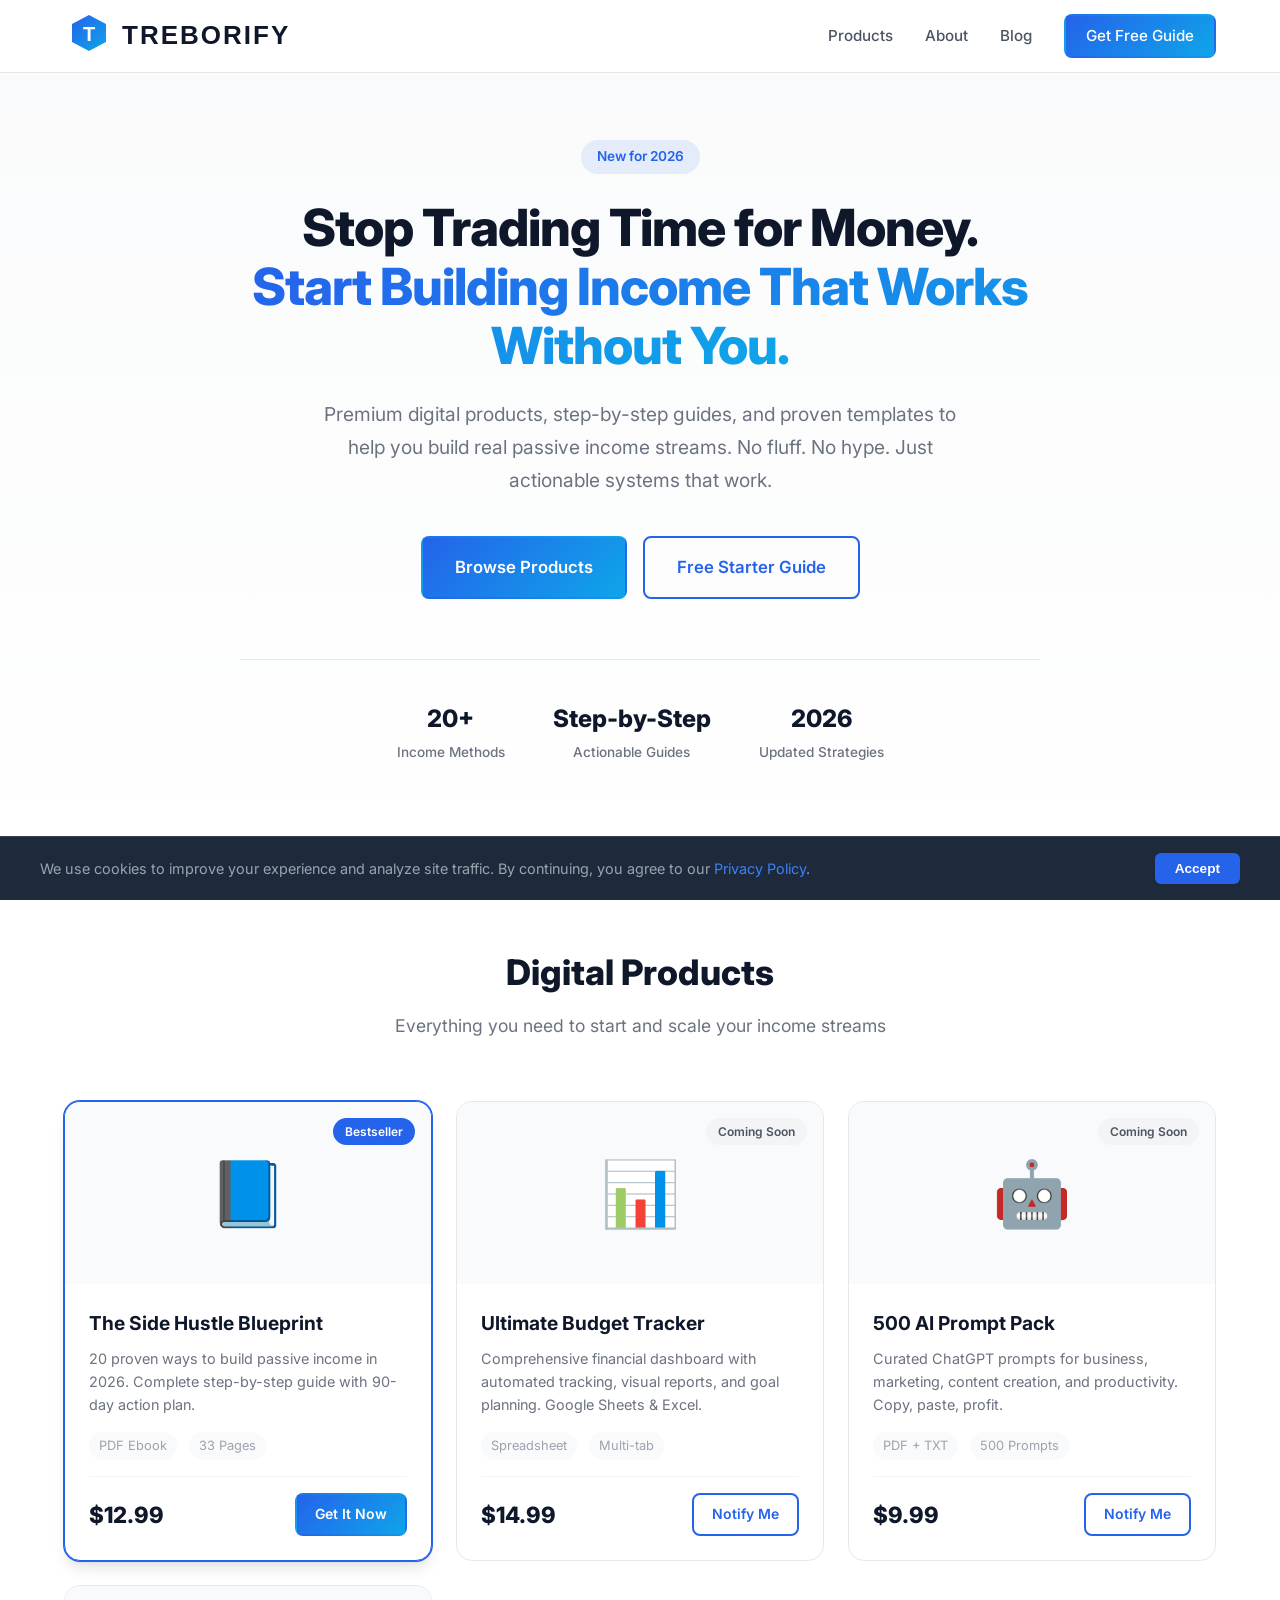
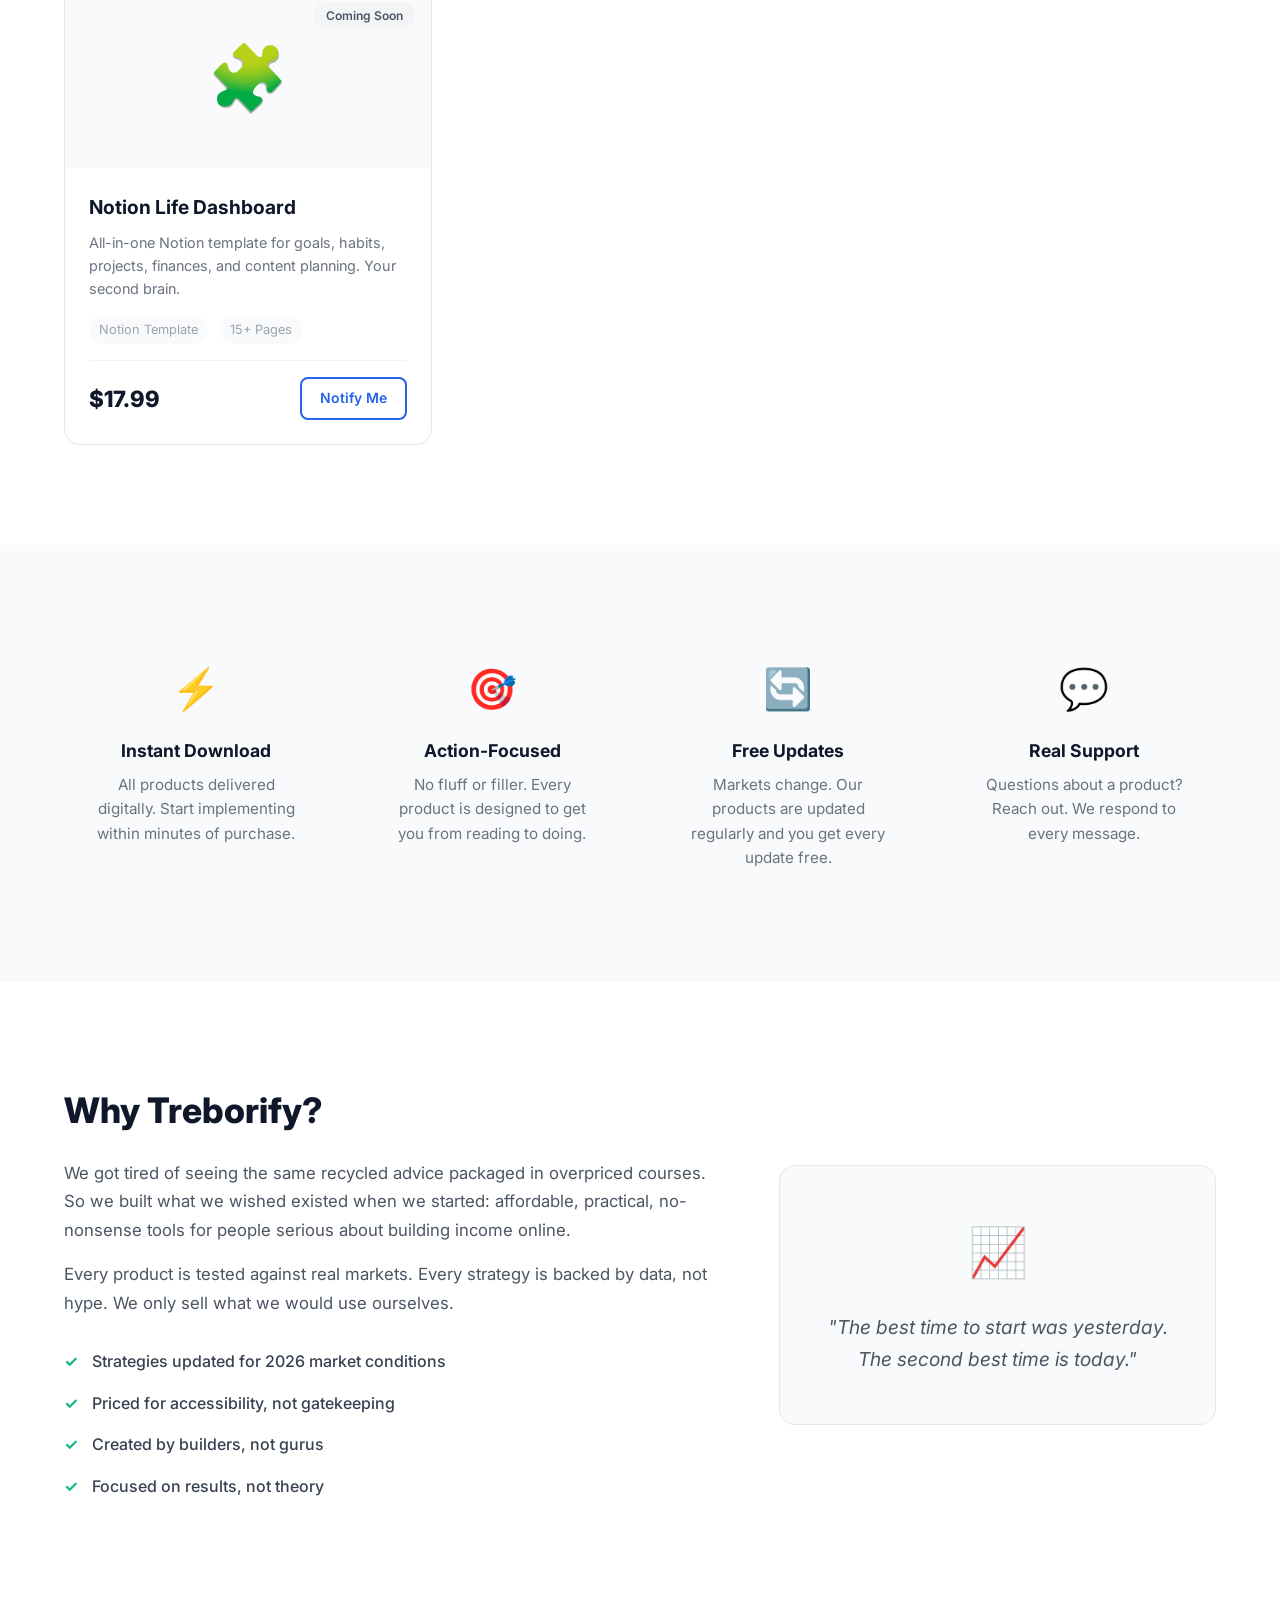
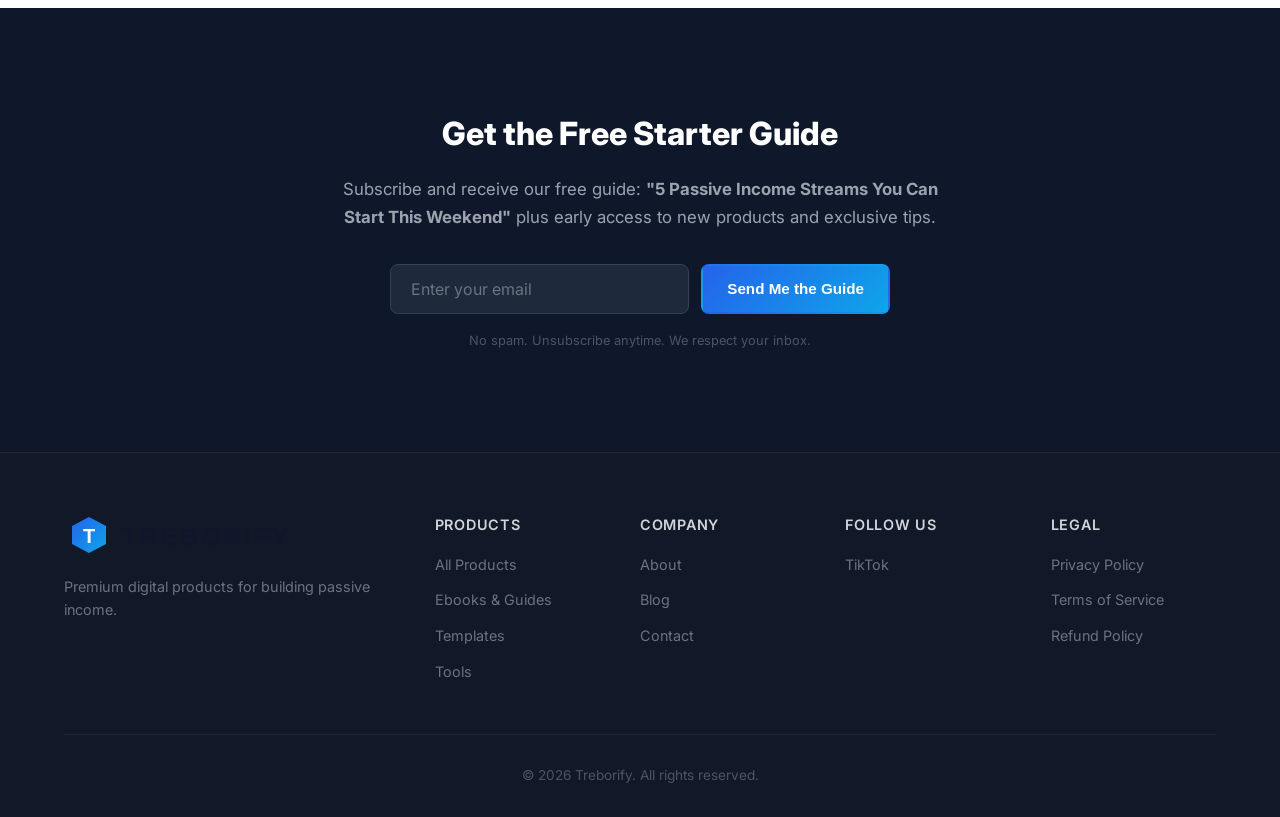
==== commit ccba8235: "Add new hexagon logo to site, favicon, and images" ====
--- a/index.html
+++ b/index.html
@@ -12,6 +12,14 @@
     <meta property="og:url" content="https://www.treborify.com">
     <link rel="canonical" href="https://www.treborify.com">
     <link rel="icon" type="image/svg+xml" href="/favicon.svg">
+    <!-- Google Analytics -->
+    <script async src="https://www.googletagmanager.com/gtag/js?id=G-BG53JEY1VQ"></script>
+    <script>
+        window.dataLayer = window.dataLayer || [];
+        function gtag(){dataLayer.push(arguments);}
+        gtag('js', new Date());
+        gtag('config', 'G-BG53JEY1VQ');
+    </script>
     <link rel="preconnect" href="https://fonts.googleapis.com">
     <link rel="preconnect" href="https://fonts.gstatic.com" crossorigin>
     <link href="https://fonts.googleapis.com/css2?family=Inter:wght@300;400;500;600;700;800&display=swap" rel="stylesheet">
@@ -22,8 +30,7 @@
     <nav class="navbar" id="navbar">
         <div class="container nav-container">
             <a href="/" class="logo">
-                <span class="logo-icon">T</span>
-                <span class="logo-text">Treborify</span>
+                <img src="/images/logo.svg" alt="Treborify" height="44">
             </a>
             <button class="nav-toggle" id="navToggle" aria-label="Toggle navigation">
                 <span></span>
@@ -91,7 +98,7 @@
                         </div>
                         <div class="product-pricing">
                             <span class="price">$12.99</span>
-                            <a href="#" class="btn btn-primary btn-sm" data-product="side-hustle-blueprint">Get It Now</a>
+                            <a href="https://treborify.gumroad.com/l/itzbxs" target="_blank" rel="noopener" class="btn btn-primary btn-sm">Get It Now</a>
                         </div>
                     </div>
                 </div>
@@ -233,8 +240,7 @@
             <div class="footer-grid">
                 <div class="footer-brand">
                     <a href="/" class="logo">
-                        <span class="logo-icon">T</span>
-                        <span class="logo-text">Treborify</span>
+                        <img src="/images/logo.svg" alt="Treborify" height="36">
                     </a>
                     <p>Premium digital products for building passive income.</p>
                 </div>
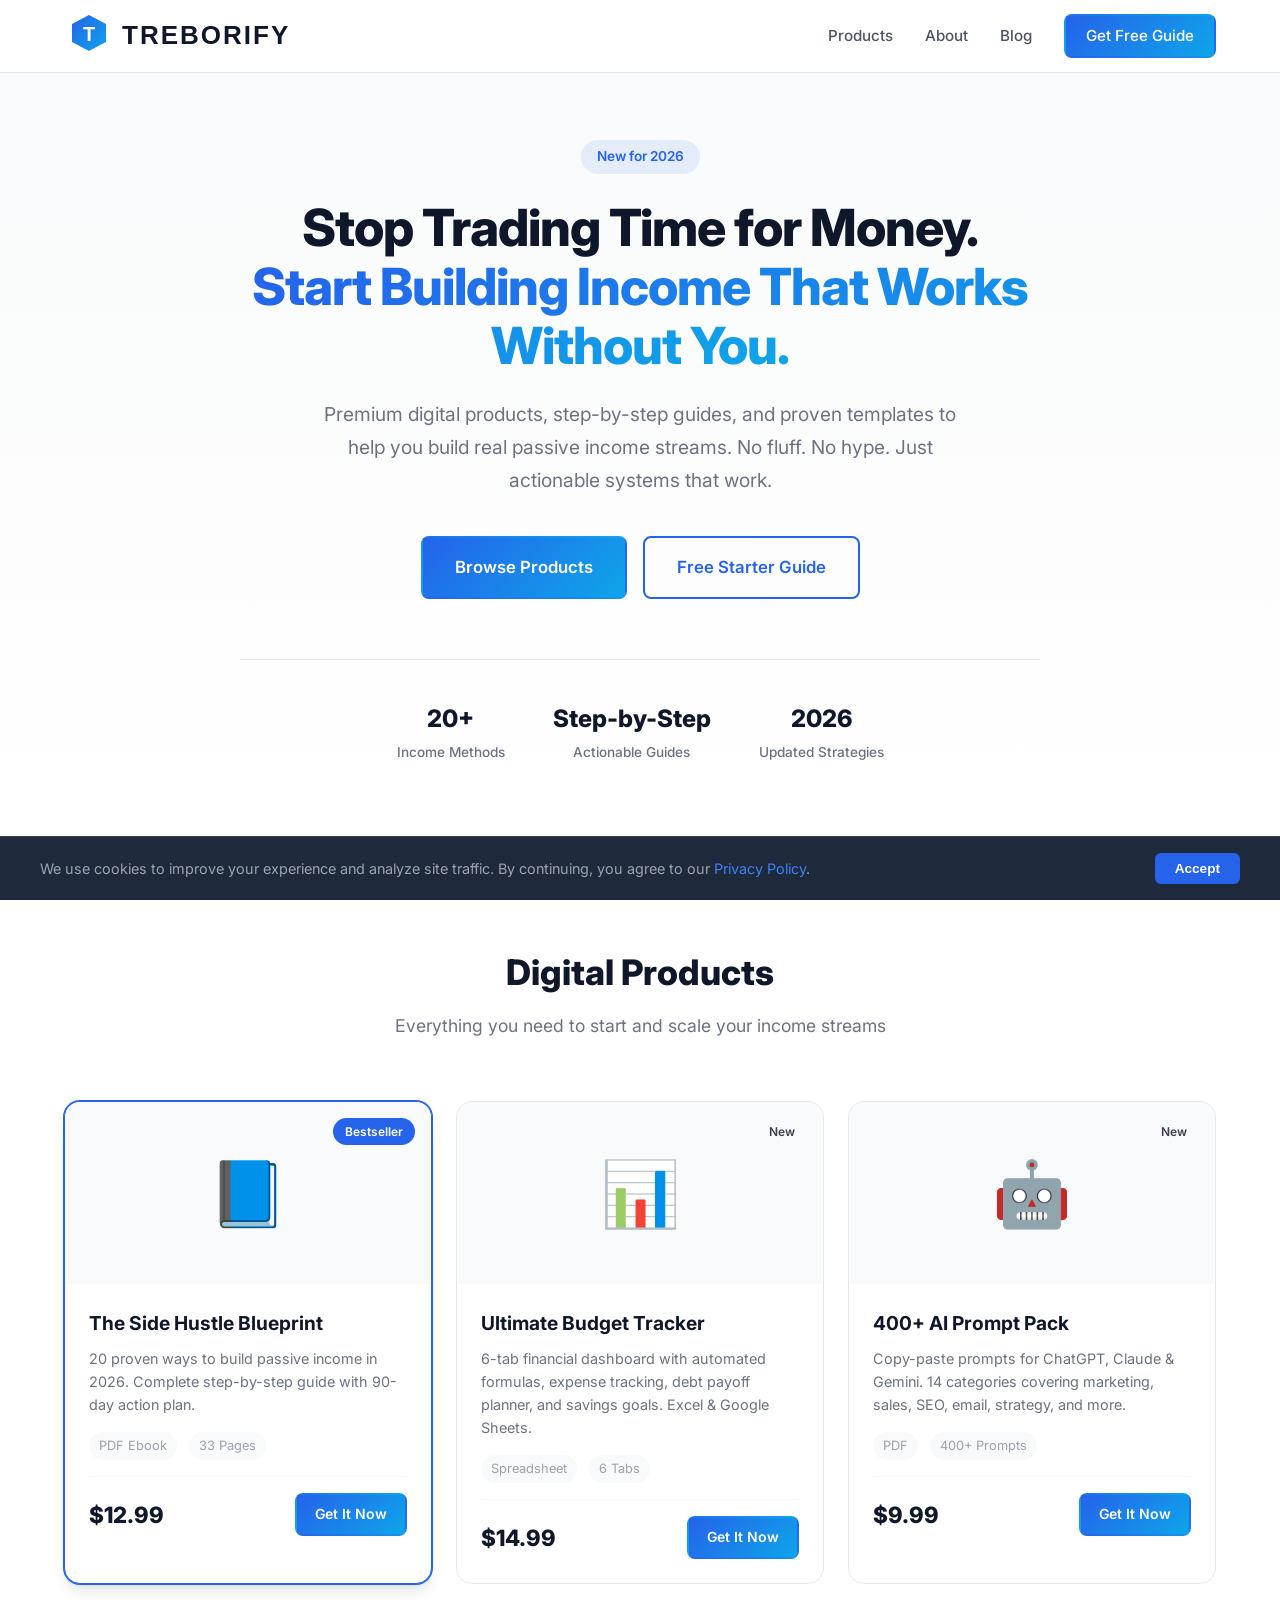
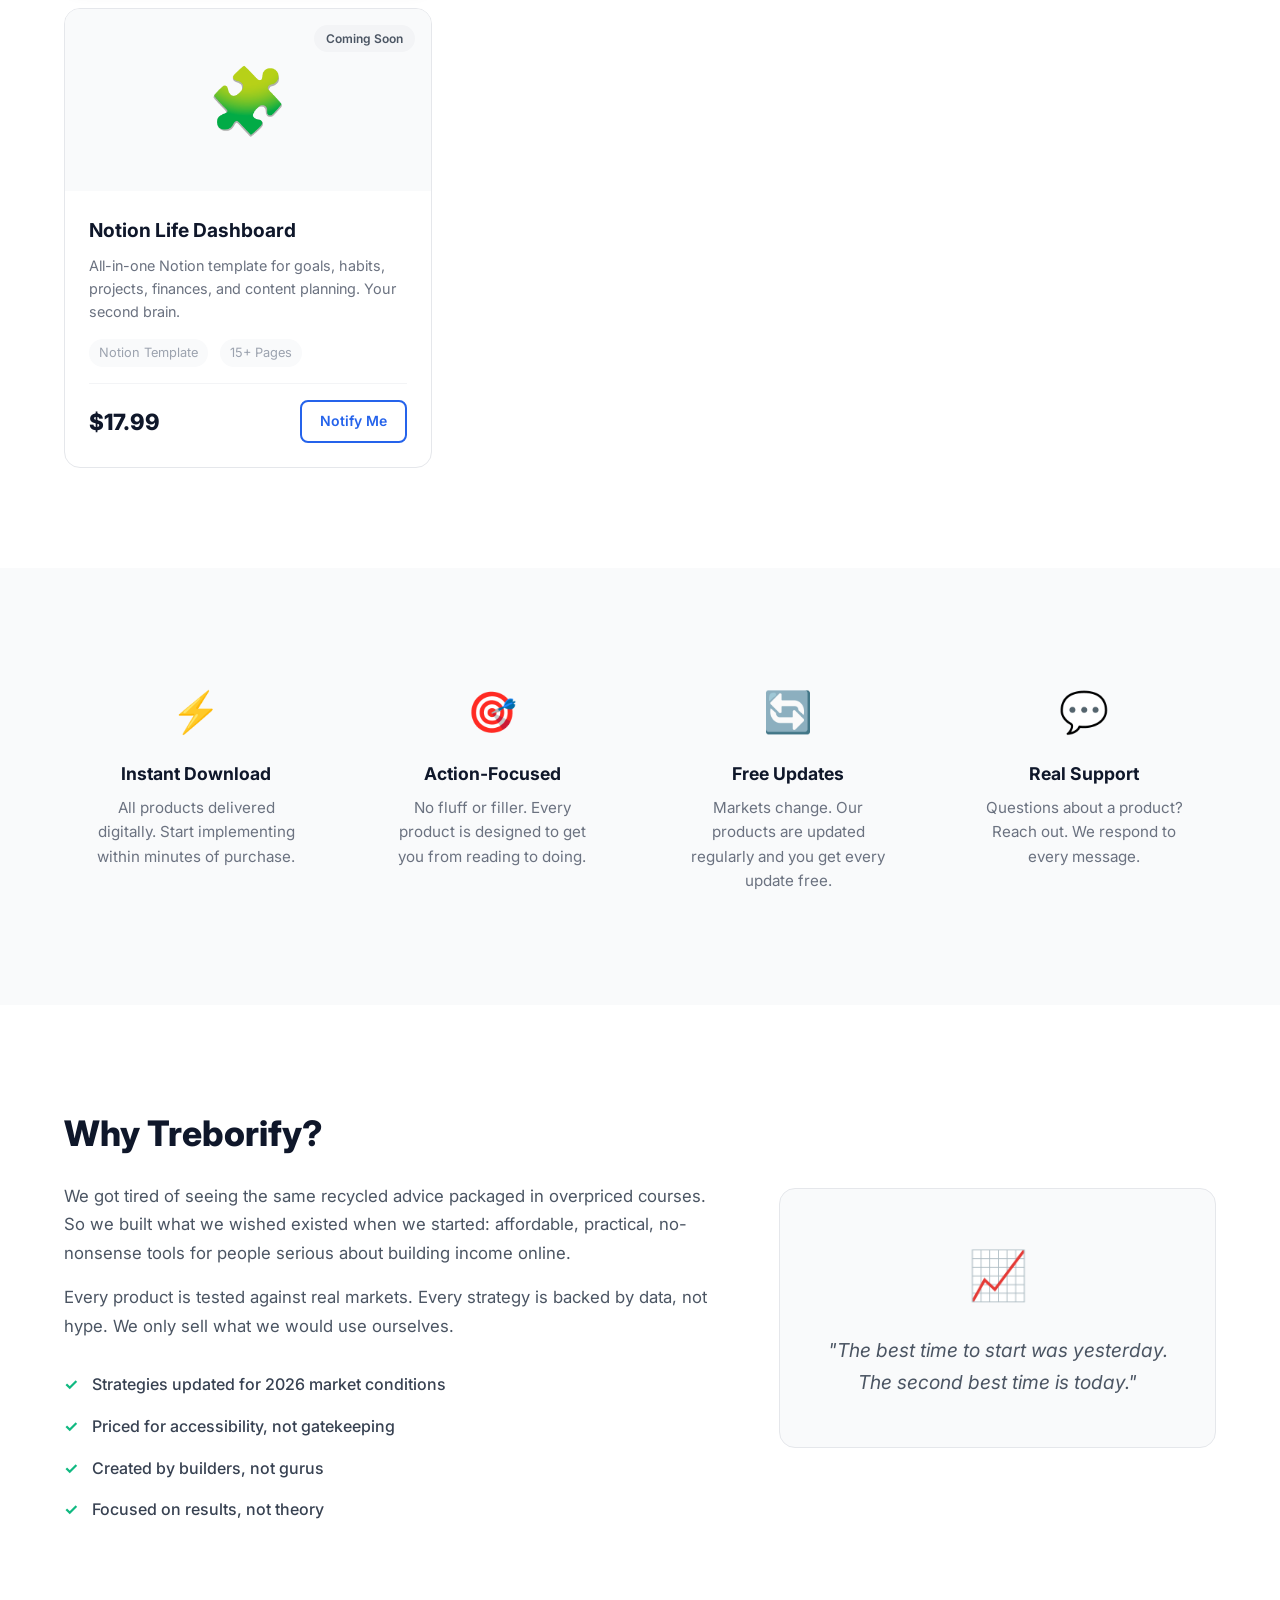
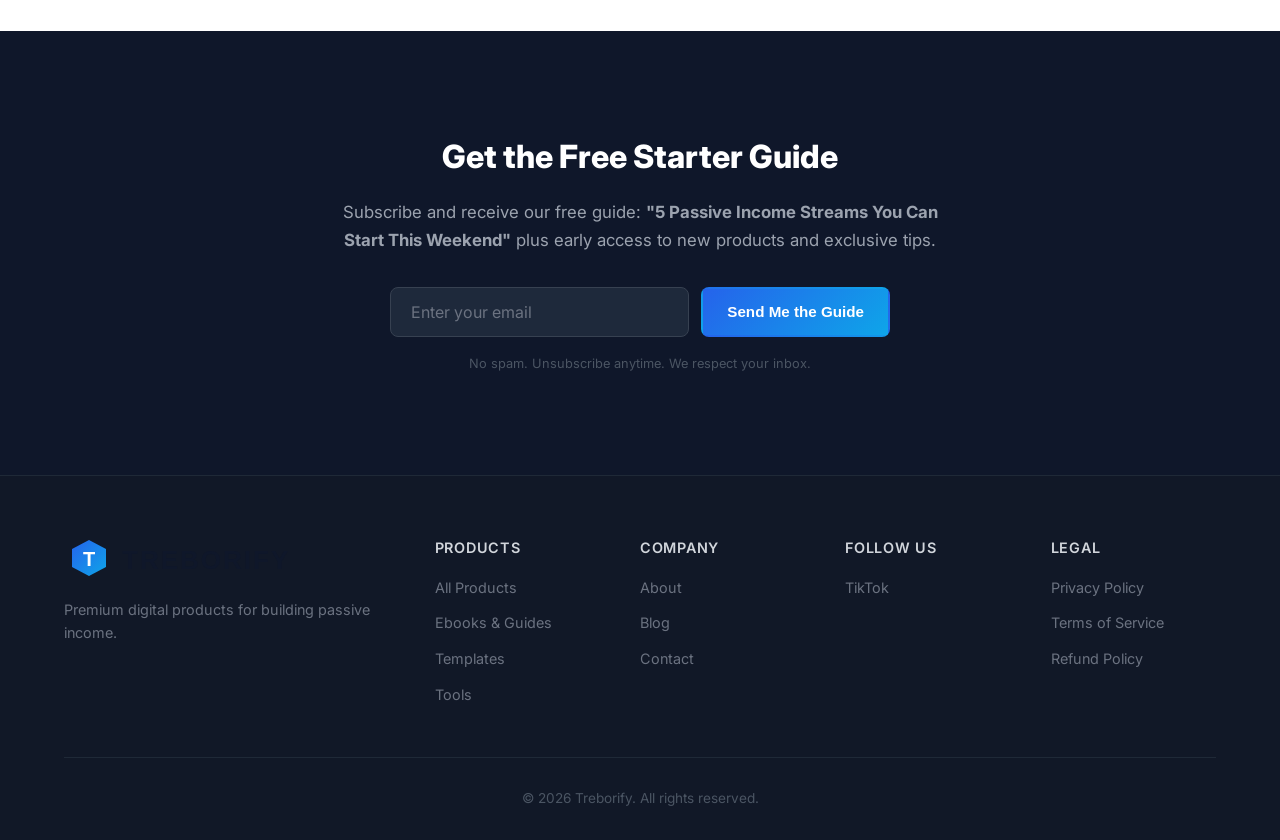
==== commit 9371d1a2: "Add live Gumroad links for Budget Tracker and AI Prompt Pack" ====
--- a/index.html
+++ b/index.html
@@ -103,42 +103,42 @@
                     </div>
                 </div>
 
-                <!-- Product 2: Placeholder -->
-                <div class="product-card coming-soon">
-                    <div class="product-badge">Coming Soon</div>
+                <!-- Product 2: Budget Tracker -->
+                <div class="product-card">
+                    <div class="product-badge">New</div>
                     <div class="product-image">
                         <div class="product-icon">📊</div>
                     </div>
                     <div class="product-info">
                         <h3>Ultimate Budget Tracker</h3>
-                        <p>Comprehensive financial dashboard with automated tracking, visual reports, and goal planning. Google Sheets & Excel.</p>
+                        <p>6-tab financial dashboard with automated formulas, expense tracking, debt payoff planner, and savings goals. Excel & Google Sheets.</p>
                         <div class="product-meta">
                             <span class="product-format">Spreadsheet</span>
-                            <span class="product-pages">Multi-tab</span>
+                            <span class="product-pages">6 Tabs</span>
                         </div>
                         <div class="product-pricing">
                             <span class="price">$14.99</span>
-                            <a href="#newsletter" class="btn btn-outline btn-sm">Notify Me</a>
-                        </div>
-                    </div>
-                </div>
-
-                <!-- Product 3: Placeholder -->
-                <div class="product-card coming-soon">
-                    <div class="product-badge">Coming Soon</div>
+                            <a href="https://treborify.gumroad.com/l/yrizbu" target="_blank" rel="noopener" class="btn btn-primary btn-sm">Get It Now</a>
+                        </div>
+                    </div>
+                </div>
+
+                <!-- Product 3: AI Prompt Pack -->
+                <div class="product-card">
+                    <div class="product-badge">New</div>
                     <div class="product-image">
                         <div class="product-icon">🤖</div>
                     </div>
                     <div class="product-info">
-                        <h3>500 AI Prompt Pack</h3>
-                        <p>Curated ChatGPT prompts for business, marketing, content creation, and productivity. Copy, paste, profit.</p>
+                        <h3>400+ AI Prompt Pack</h3>
+                        <p>Copy-paste prompts for ChatGPT, Claude & Gemini. 14 categories covering marketing, sales, SEO, email, strategy, and more.</p>
                         <div class="product-meta">
-                            <span class="product-format">PDF + TXT</span>
-                            <span class="product-pages">500 Prompts</span>
+                            <span class="product-format">PDF</span>
+                            <span class="product-pages">400+ Prompts</span>
                         </div>
                         <div class="product-pricing">
                             <span class="price">$9.99</span>
-                            <a href="#newsletter" class="btn btn-outline btn-sm">Notify Me</a>
+                            <a href="https://treborify.gumroad.com/l/gixeb" target="_blank" rel="noopener" class="btn btn-primary btn-sm">Get It Now</a>
                         </div>
                     </div>
                 </div>
